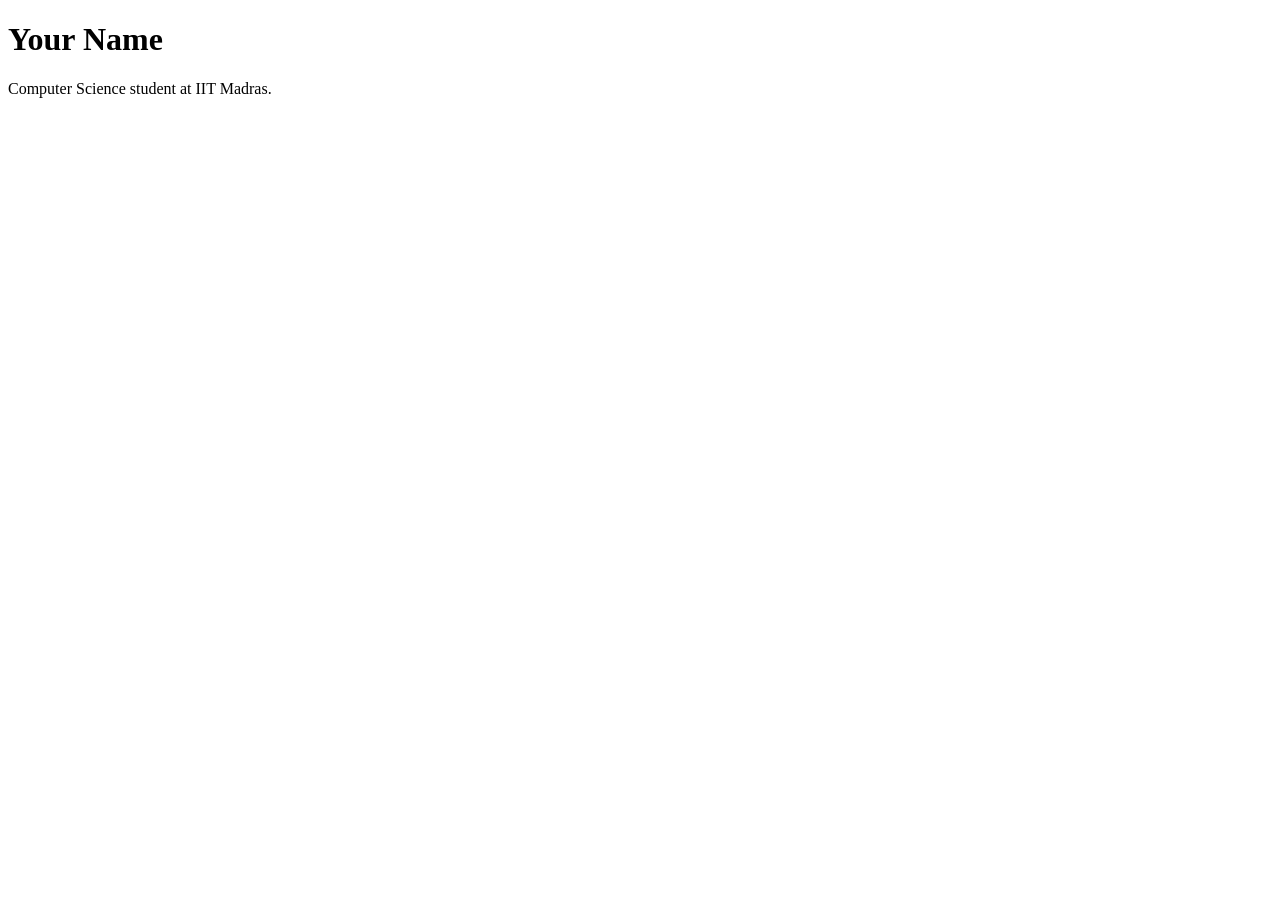
==== index.html @ 67ef8f78 "Initial website" ====
<!DOCTYPE html>
<html lang="en">
<head>
    <meta charset="UTF-8">
    <meta name="viewport" content="width=device-width, initial-scale=1.0">
    <title>Your Name</title>
    <link rel="stylesheet" href="style.css">
</head>

<body>
    <h1>Your Name</h1>
    <p>Computer Science student at IIT Madras.</p>

    <script src="script.js"></script>
</body>
</html>
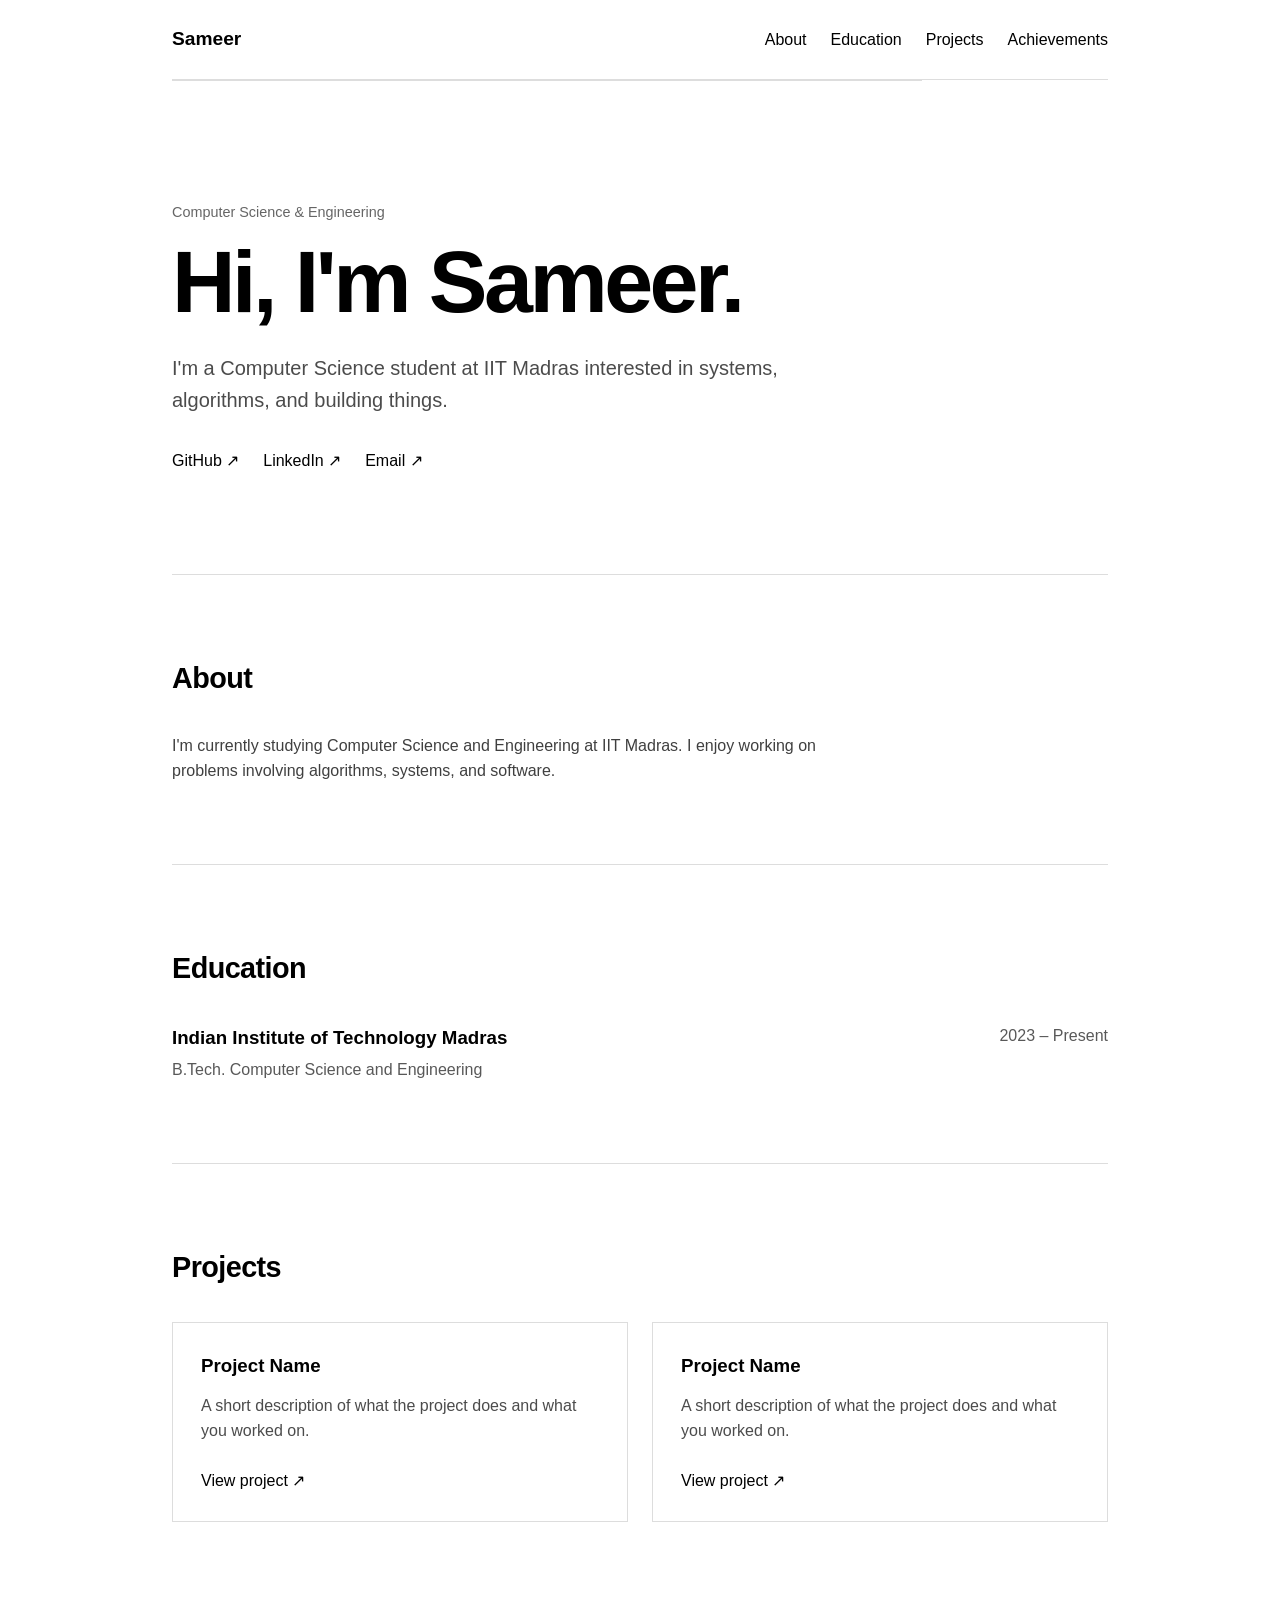
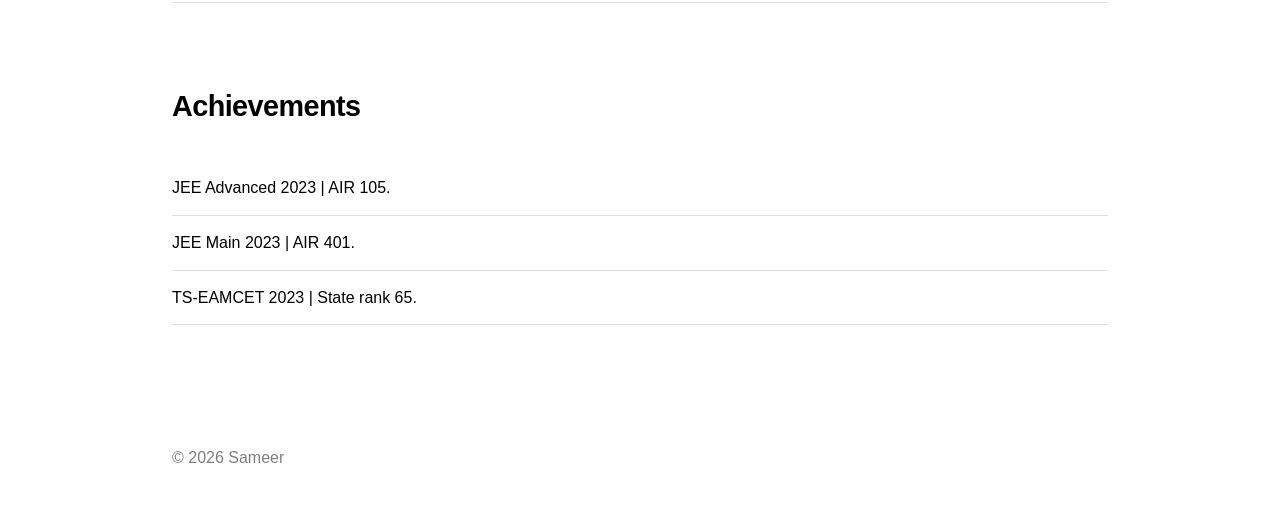
==== commit 38eba48c: "Build initial portfolio" ====
--- a/index.html
+++ b/index.html
@@ -3,14 +3,98 @@
 <head>
     <meta charset="UTF-8">
     <meta name="viewport" content="width=device-width, initial-scale=1.0">
-    <title>Your Name</title>
+    <title>Sameer | Computer Science</title>
     <link rel="stylesheet" href="style.css">
 </head>
 
 <body>
-    <h1>Your Name</h1>
-    <p>Computer Science student at IIT Madras.</p>
+    <header>
+        <nav>
+            <a href="#" class="logo">Sameer</a>
 
-    <script src="script.js"></script>
+            <div class="nav-links">
+                <a href="#about">About</a>
+                <a href="#education">Education</a>
+                <a href="#projects">Projects</a>
+                <a href="#achievements">Achievements</a>
+            </div>
+        </nav>
+    </header>
+
+    <main>
+        <section class="hero">
+            <p class="eyebrow">Computer Science & Engineering</p>
+            <h1>Hi, I'm Sameer.</h1>
+            <p class="intro">
+                I'm a Computer Science student at IIT Madras interested in
+                systems, algorithms, and building things.
+            </p>
+
+            <div class="links">
+                <a href="https://github.com/Akaezist23">GitHub ↗</a>
+                <a href="#">LinkedIn ↗</a>
+                <a href="mailto:your@email.com">Email ↗</a>
+            </div>
+        </section>
+
+        <section id="about">
+            <h2>About</h2>
+            <p>
+                I'm currently studying Computer Science and Engineering at
+                IIT Madras. I enjoy working on problems involving algorithms,
+                systems, and software.
+            </p>
+        </section>
+
+        <section id="education">
+            <h2>Education</h2>
+
+            <div class="item">
+                <div>
+                    <h3>Indian Institute of Technology Madras</h3>
+                    <p>B.Tech. Computer Science and Engineering</p>
+                </div>
+                <span>2023 – Present</span>
+            </div>
+        </section>
+
+        <section id="projects">
+            <h2>Projects</h2>
+
+            <div class="project-grid">
+                <article class="project">
+                    <h3>Project Name</h3>
+                    <p>
+                        A short description of what the project does and
+                        what you worked on.
+                    </p>
+                    <a href="#">View project ↗</a>
+                </article>
+
+                <article class="project">
+                    <h3>Project Name</h3>
+                    <p>
+                        A short description of what the project does and
+                        what you worked on.
+                    </p>
+                    <a href="#">View project ↗</a>
+                </article>
+            </div>
+        </section>
+
+        <section id="achievements">
+            <h2>Achievements</h2>
+
+            <ul class="achievements">
+                <li>JEE Advanced 2023 | AIR 105.</li>
+                <li>JEE Main 2023 | AIR 401.</li>
+                <li>TS-EAMCET 2023 | State rank 65.</li>
+            </ul>
+        </section>
+    </main>
+
+    <footer>
+        <p>© 2026 Sameer</p>
+    </footer>
 </body>
 </html>
--- a/style.css
+++ b/style.css
@@ -0,0 +1,172 @@
+* {
+    box-sizing: border-box;
+    margin: 0;
+    padding: 0;
+}
+
+html {
+    scroll-behavior: smooth;
+}
+
+body {
+    font-family: -apple-system, BlinkMacSystemFont, "Segoe UI", sans-serif;
+    line-height: 1.6;
+    max-width: 1000px;
+    margin: auto;
+    padding: 0 32px;
+}
+
+header {
+    padding: 24px 0;
+    border-bottom: 1px solid #ddd;
+}
+
+nav {
+    display: flex;
+    justify-content: space-between;
+    align-items: center;
+}
+
+.logo {
+    font-size: 1.2rem;
+    font-weight: 700;
+}
+
+a {
+    color: inherit;
+    text-decoration: none;
+}
+
+.nav-links {
+    display: flex;
+    gap: 24px;
+}
+
+.nav-links a:hover,
+.links a:hover,
+.project a:hover {
+    text-decoration: underline;
+}
+
+.hero {
+    padding: 120px 0 100px;
+    max-width: 750px;
+}
+
+.eyebrow {
+    font-size: 0.9rem;
+    margin-bottom: 12px;
+    opacity: 0.6;
+}
+
+h1 {
+    font-size: clamp(3rem, 8vw, 5.5rem);
+    line-height: 1.05;
+    letter-spacing: -0.04em;
+    margin-bottom: 24px;
+}
+
+.intro {
+    font-size: 1.25rem;
+    opacity: 0.7;
+    max-width: 650px;
+}
+
+.links {
+    display: flex;
+    gap: 24px;
+    margin-top: 32px;
+    font-weight: 500;
+}
+
+section {
+    padding: 80px 0;
+    border-top: 1px solid #ddd;
+}
+
+h2 {
+    font-size: 1.8rem;
+    margin-bottom: 32px;
+    letter-spacing: -0.02em;
+}
+
+section > p {
+    max-width: 700px;
+    opacity: 0.75;
+}
+
+.item {
+    display: flex;
+    justify-content: space-between;
+    gap: 32px;
+}
+
+.item h3 {
+    margin-bottom: 4px;
+}
+
+.item p,
+.item span {
+    opacity: 0.65;
+}
+
+.project-grid {
+    display: grid;
+    grid-template-columns: repeat(2, 1fr);
+    gap: 24px;
+}
+
+.project {
+    border: 1px solid #ddd;
+    padding: 28px;
+}
+
+.project h3 {
+    margin-bottom: 12px;
+}
+
+.project p {
+    opacity: 0.7;
+    margin-bottom: 24px;
+}
+
+.project a {
+    font-weight: 500;
+}
+
+.achievements {
+    list-style: none;
+}
+
+.achievements li {
+    padding: 14px 0;
+    border-bottom: 1px solid #ddd;
+}
+
+footer {
+    padding: 40px 0;
+    opacity: 0.5;
+}
+
+@media (max-width: 650px) {
+    body {
+        padding: 0 20px;
+    }
+
+    .nav-links {
+        display: none;
+    }
+
+    .hero {
+        padding: 80px 0;
+    }
+
+    .project-grid {
+        grid-template-columns: 1fr;
+    }
+
+    .item {
+        flex-direction: column;
+        gap: 8px;
+    }
+}
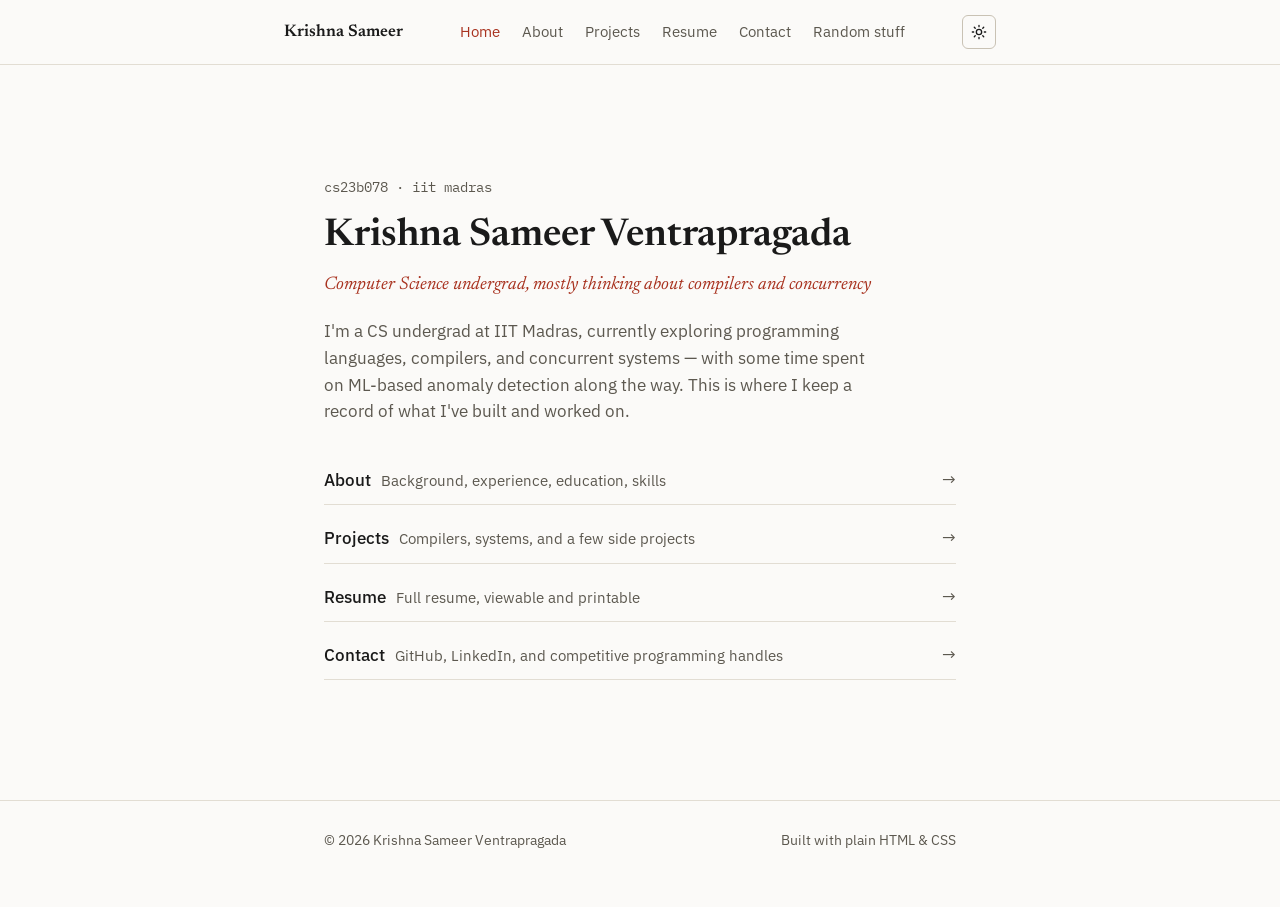
==== commit f5805133: "Add random stuff and Mandarin quiz" ====
--- a/index.html
+++ b/index.html
@@ -1,100 +1,84 @@
 <!DOCTYPE html>
 <html lang="en">
 <head>
-    <meta charset="UTF-8">
-    <meta name="viewport" content="width=device-width, initial-scale=1.0">
-    <title>Sameer | Computer Science</title>
-    <link rel="stylesheet" href="style.css">
+<meta charset="UTF-8">
+<meta name="viewport" content="width=device-width, initial-scale=1.0">
+<title>Krishna Sameer Ventrapragada</title>
+<meta name="description" content="Krishna Sameer Ventrapragada — CS undergrad at IIT Madras. Compilers, concurrency, and programming languages.">
+<script>
+  (function () {
+    try {
+      var t = localStorage.getItem("theme");
+      if (t) document.documentElement.setAttribute("data-theme", t);
+    } catch (e) {}
+  })();
+</script>
+<link rel="stylesheet" href="styles.css">
 </head>
+<body>
 
-<body>
-    <header>
-        <nav>
-            <a href="#" class="logo">Sameer</a>
+<nav class="topnav">
+  <div class="wrap">
+    <a href="index.html" class="brand">Krishna Sameer</a>
+    <ul class="navlinks">
+      <li><a href="index.html">Home</a></li>
+      <li><a href="about.html">About</a></li>
+      <li><a href="projects.html">Projects</a></li>
+      <li><a href="resume.html">Resume</a></li>
+      <li><a href="contact.html">Contact</a></li>
+      <li><a href="random/">Random stuff</a></li>
+    </ul>
+    <div class="nav-right">
+      <button id="theme-toggle" aria-label="Toggle dark mode">
+        <svg class="icon-sun" viewBox="0 0 24 24" fill="none" stroke="currentColor" stroke-width="2" stroke-linecap="round"><circle cx="12" cy="12" r="4"/><path d="M12 2v2M12 20v2M4.93 4.93l1.41 1.41M17.66 17.66l1.41 1.41M2 12h2M20 12h2M4.93 19.07l1.41-1.41M17.66 6.34l1.41-1.41"/></svg>
+        <svg class="icon-moon" viewBox="0 0 24 24" fill="none" stroke="currentColor" stroke-width="2" stroke-linecap="round" stroke-linejoin="round"><path d="M21 12.79A9 9 0 1 1 11.21 3 7 7 0 0 0 21 12.79z"/></svg>
+      </button>
+    </div>
+  </div>
+</nav>
 
-            <div class="nav-links">
-                <a href="#about">About</a>
-                <a href="#education">Education</a>
-                <a href="#projects">Projects</a>
-                <a href="#achievements">Achievements</a>
-            </div>
-        </nav>
-    </header>
+<main>
+  <div class="wrap">
+    <section class="hero">
+      <div class="kicker">cs23b078 · iit madras</div>
+      <h1>Krishna Sameer Ventrapragada</h1>
+      <p class="role">Computer Science undergrad, mostly thinking about compilers and concurrency</p>
+      <p class="lede">
+        I'm a CS undergrad at IIT Madras, currently exploring programming languages,
+        compilers, and concurrent systems — with some time spent on ML-based anomaly
+        detection along the way. This is where I keep a record of what I've built and
+        worked on.
+      </p>
 
-    <main>
-        <section class="hero">
-            <p class="eyebrow">Computer Science & Engineering</p>
-            <h1>Hi, I'm Sameer.</h1>
-            <p class="intro">
-                I'm a Computer Science student at IIT Madras interested in
-                systems, algorithms, and building things.
-            </p>
+      <div class="quicklinks">
+        <a href="about.html">
+          <span class="qtitle">About</span>
+          <span class="qdesc">Background, experience, education, skills</span>
+        </a>
+        <a href="projects.html">
+          <span class="qtitle">Projects</span>
+          <span class="qdesc">Compilers, systems, and a few side projects</span>
+        </a>
+        <a href="resume.html">
+          <span class="qtitle">Resume</span>
+          <span class="qdesc">Full resume, viewable and printable</span>
+        </a>
+        <a href="contact.html">
+          <span class="qtitle">Contact</span>
+          <span class="qdesc">GitHub, LinkedIn, and competitive programming handles</span>
+        </a>
+      </div>
+    </section>
+  </div>
+</main>
 
-            <div class="links">
-                <a href="https://github.com/Akaezist23">GitHub ↗</a>
-                <a href="#">LinkedIn ↗</a>
-                <a href="mailto:your@email.com">Email ↗</a>
-            </div>
-        </section>
+<footer>
+  <div class="wrap">
+    <span>© 2026 Krishna Sameer Ventrapragada</span>
+    <span>Built with plain HTML &amp; CSS</span>
+  </div>
+</footer>
 
-        <section id="about">
-            <h2>About</h2>
-            <p>
-                I'm currently studying Computer Science and Engineering at
-                IIT Madras. I enjoy working on problems involving algorithms,
-                systems, and software.
-            </p>
-        </section>
-
-        <section id="education">
-            <h2>Education</h2>
-
-            <div class="item">
-                <div>
-                    <h3>Indian Institute of Technology Madras</h3>
-                    <p>B.Tech. Computer Science and Engineering</p>
-                </div>
-                <span>2023 – Present</span>
-            </div>
-        </section>
-
-        <section id="projects">
-            <h2>Projects</h2>
-
-            <div class="project-grid">
-                <article class="project">
-                    <h3>Project Name</h3>
-                    <p>
-                        A short description of what the project does and
-                        what you worked on.
-                    </p>
-                    <a href="#">View project ↗</a>
-                </article>
-
-                <article class="project">
-                    <h3>Project Name</h3>
-                    <p>
-                        A short description of what the project does and
-                        what you worked on.
-                    </p>
-                    <a href="#">View project ↗</a>
-                </article>
-            </div>
-        </section>
-
-        <section id="achievements">
-            <h2>Achievements</h2>
-
-            <ul class="achievements">
-                <li>JEE Advanced 2023 | AIR 105.</li>
-                <li>JEE Main 2023 | AIR 401.</li>
-                <li>TS-EAMCET 2023 | State rank 65.</li>
-            </ul>
-        </section>
-    </main>
-
-    <footer>
-        <p>© 2026 Sameer</p>
-    </footer>
+<script src="scripts.js"></script>
 </body>
-</html>+</html>
--- a/styles.css
+++ b/styles.css
@@ -0,0 +1,397 @@
+@import url('https://fonts.googleapis.com/css2?family=Newsreader:ital,opsz,wght@0,6..72,400;0,6..72,500;0,6..72,600;1,6..72,400;1,6..72,500&family=IBM+Plex+Sans:wght@400;500;600&family=IBM+Plex+Mono:wght@400;500&display=swap');
+
+/* ---------- Theme tokens ---------- */
+:root {
+  --bg: #fbfaf8;
+  --bg-raised: #f3f0ea;
+  --text: #1a1a1a;
+  --text-secondary: #5c584f;
+  --accent: #a8321f;
+  --accent-text: #ffffff;
+  --border: #e2ddd3;
+  --border-strong: #c9c2b4;
+
+  --font-serif: 'Newsreader', 'Iowan Old Style', Georgia, serif;
+  --font-sans: 'IBM Plex Sans', -apple-system, BlinkMacSystemFont, sans-serif;
+  --font-mono: 'IBM Plex Mono', 'SFMono-Regular', Menlo, monospace;
+
+  --content-width: 680px;
+  --nav-height: 64px;
+}
+
+:root[data-theme="dark"] {
+  --bg: #14110f;
+  --bg-raised: #1d1916;
+  --text: #f2ece4;
+  --text-secondary: #b6ada0;
+  --accent: #c0392b;
+  --accent-text: #14110f;
+  --border: #322c26;
+  --border-strong: #4a4137;
+}
+
+@media (prefers-color-scheme: dark) {
+  :root:not([data-theme="light"]) {
+    --bg: #14110f;
+    --bg-raised: #1d1916;
+    --text: #f2ece4;
+    --text-secondary: #b6ada0;
+    --accent: #c0392b;
+    --accent-text: #14110f;
+    --border: #322c26;
+    --border-strong: #4a4137;
+  }
+}
+
+/* Links need a brighter accent on dark backgrounds for contrast */
+:root[data-theme="dark"] a,
+:root[data-theme="dark"] .accent-text {
+  --link-color: #e2694c;
+}
+:root:not([data-theme="light"]) {
+  --link-color: #a8321f;
+}
+@media (prefers-color-scheme: dark) {
+  :root:not([data-theme="light"]) a,
+  :root:not([data-theme="light"]) .accent-text {
+    --link-color: #e2694c;
+  }
+}
+:root[data-theme="light"] {
+  --link-color: #a8321f;
+}
+
+/* ---------- Reset ---------- */
+* { box-sizing: border-box; }
+html { -webkit-text-size-adjust: 100%; }
+body {
+  margin: 0;
+  background: var(--bg);
+  color: var(--text);
+  font-family: var(--font-sans);
+  font-size: 17px;
+  line-height: 1.6;
+  transition: background 0.2s ease, color 0.2s ease;
+}
+img { max-width: 100%; display: block; }
+a { color: var(--link-color, var(--accent)); text-decoration: none; }
+a:hover { text-decoration: underline; }
+a:focus-visible,
+button:focus-visible {
+  outline: 2px solid var(--accent);
+  outline-offset: 2px;
+}
+
+h1, h2, h3 {
+  font-family: var(--font-serif);
+  font-weight: 500;
+  line-height: 1.2;
+  margin: 0 0 0.5em;
+  color: var(--text);
+}
+h1 { font-size: 2.4rem; font-weight: 600; }
+h2 { font-size: 1.5rem; margin-top: 2.4em; }
+h3 { font-size: 1.15rem; margin-bottom: 0.3em; }
+p { margin: 0 0 1em; color: var(--text); }
+.lede { color: var(--text-secondary); font-size: 1.05rem; }
+
+/* ---------- Layout ---------- */
+.wrap {
+  max-width: var(--content-width);
+  margin: 0 auto;
+  padding: 0 24px;
+}
+
+/* ---------- Top nav ---------- */
+.topnav {
+  position: sticky;
+  top: 0;
+  z-index: 10;
+  background: var(--bg);
+  border-bottom: 1px solid var(--border);
+  backdrop-filter: blur(6px);
+}
+.topnav .wrap {
+  max-width: 760px;
+  height: var(--nav-height);
+  display: flex;
+  align-items: center;
+  justify-content: space-between;
+  gap: 16px;
+}
+.brand {
+  font-family: var(--font-serif);
+  font-weight: 600;
+  font-size: 1.05rem;
+  color: var(--text);
+  white-space: nowrap;
+}
+.brand:hover { text-decoration: none; }
+.navlinks {
+  display: flex;
+  align-items: center;
+  gap: 22px;
+  list-style: none;
+  margin: 0;
+  padding: 0;
+}
+.navlinks a {
+  color: var(--text-secondary);
+  font-size: 0.94rem;
+}
+.navlinks a:hover { color: var(--text); text-decoration: none; }
+.navlinks a[aria-current="page"] {
+  color: var(--accent);
+}
+.nav-right {
+  display: flex;
+  align-items: center;
+  gap: 18px;
+}
+
+/* Theme toggle button */
+#theme-toggle {
+  background: none;
+  border: 1px solid var(--border-strong);
+  border-radius: 6px;
+  width: 34px;
+  height: 34px;
+  display: flex;
+  align-items: center;
+  justify-content: center;
+  cursor: pointer;
+  color: var(--text);
+}
+#theme-toggle:hover { border-color: var(--accent); }
+#theme-toggle svg { width: 16px; height: 16px; }
+#theme-toggle .icon-moon { display: none; }
+:root[data-theme="dark"] #theme-toggle .icon-sun { display: none; }
+:root[data-theme="dark"] #theme-toggle .icon-moon { display: block; }
+
+/* Mobile nav toggle (hidden checkbox pattern, no extra JS needed) */
+.nav-burger { display: none; }
+
+/* ---------- Hero (home) ---------- */
+.hero {
+  padding: 64px 0 40px;
+}
+.hero .kicker {
+  color: var(--text-secondary);
+  font-family: var(--font-mono);
+  font-size: 0.85rem;
+  margin-bottom: 14px;
+}
+.hero h1 { margin-bottom: 0.3em; }
+.hero .role {
+  font-size: 1.15rem;
+  color: var(--accent);
+  font-family: var(--font-serif);
+  font-style: italic;
+  margin-bottom: 18px;
+}
+.hero p.lede { max-width: 56ch; }
+
+.quicklinks {
+  margin-top: 32px;
+  display: flex;
+  flex-direction: column;
+  gap: 10px;
+}
+.quicklinks a {
+  display: flex;
+  align-items: baseline;
+  gap: 10px;
+  padding: 10px 0;
+  border-bottom: 1px solid var(--border);
+  color: var(--text);
+}
+.quicklinks a:hover { text-decoration: none; }
+.quicklinks a:hover .qtitle { color: var(--accent); }
+.quicklinks .qtitle { font-weight: 500; }
+.quicklinks .qdesc { color: var(--text-secondary); font-size: 0.92rem; }
+.quicklinks a::after {
+  content: "→";
+  margin-left: auto;
+  color: var(--text-secondary);
+}
+.quicklinks a:hover::after { color: var(--accent); }
+
+/* ---------- Section / page body ---------- */
+main { padding: 48px 0 80px; }
+.page-title {
+  padding: 56px 0 8px;
+}
+.page-title .kicker {
+  font-family: var(--font-mono);
+  font-size: 0.85rem;
+  color: var(--text-secondary);
+  margin-bottom: 10px;
+}
+
+/* ---------- Lists / entries (experience, education, POR) ---------- */
+.entry {
+  padding: 20px 0;
+  border-top: 1px solid var(--border);
+}
+.entry:first-of-type { border-top: none; }
+.entry-head {
+  display: flex;
+  justify-content: space-between;
+  align-items: baseline;
+  gap: 16px;
+  flex-wrap: wrap;
+}
+.entry-title { font-weight: 600; font-size: 1rem; }
+.entry-org { color: var(--text-secondary); }
+.entry-date {
+  font-family: var(--font-mono);
+  font-size: 0.82rem;
+  color: var(--text-secondary);
+  white-space: nowrap;
+}
+.entry ul {
+  margin: 10px 0 0;
+  padding-left: 20px;
+}
+.entry li { margin-bottom: 4px; color: var(--text); }
+
+/* ---------- Skills / tags ---------- */
+.tag-row {
+  display: flex;
+  flex-wrap: wrap;
+  gap: 8px;
+  margin-top: 10px;
+}
+.tag {
+  font-family: var(--font-mono);
+  font-size: 0.78rem;
+  padding: 3px 9px;
+  border: 1px solid var(--border-strong);
+  border-radius: 4px;
+  color: var(--text-secondary);
+}
+
+/* ---------- Projects ---------- */
+.project {
+  border: 1px solid var(--border);
+  padding: 22px 24px;
+  margin-bottom: 16px;
+}
+.project-head {
+  display: flex;
+  justify-content: space-between;
+  align-items: flex-start;
+  gap: 12px;
+}
+.project h3 { margin-bottom: 8px; }
+.project-link {
+  display: inline-flex;
+  align-items: center;
+  gap: 6px;
+  font-family: var(--font-mono);
+  font-size: 0.82rem;
+  color: var(--text-secondary);
+  border: 1px solid var(--border-strong);
+  border-radius: 4px;
+  padding: 4px 9px;
+  white-space: nowrap;
+}
+.project-link:hover { color: var(--accent); border-color: var(--accent); text-decoration: none; }
+.project p { color: var(--text-secondary); margin-bottom: 10px; }
+
+/* ---------- Resume page ---------- */
+.resume-actions {
+  display: flex;
+  gap: 12px;
+  margin: 20px 0 8px;
+}
+.btn {
+  display: inline-flex;
+  align-items: center;
+  gap: 8px;
+  font-family: var(--font-sans);
+  font-size: 0.92rem;
+  font-weight: 500;
+  padding: 9px 16px;
+  border: 1px solid var(--border-strong);
+  border-radius: 6px;
+  background: transparent;
+  color: var(--text);
+  cursor: pointer;
+}
+.btn:hover { border-color: var(--accent); color: var(--accent); text-decoration: none; }
+.btn-primary {
+  background: var(--accent);
+  border-color: var(--accent);
+  color: var(--accent-text);
+}
+.btn-primary:hover { color: var(--accent-text); opacity: 0.9; }
+
+.divider {
+  border: none;
+  border-top: 1px solid var(--border);
+  margin: 2.2em 0;
+}
+
+/* ---------- Contact ---------- */
+.contact-list {
+  list-style: none;
+  padding: 0;
+  margin: 24px 0 0;
+}
+.contact-list li {
+  border-top: 1px solid var(--border);
+}
+.contact-list li:last-child { border-bottom: 1px solid var(--border); }
+.contact-list a {
+  display: flex;
+  align-items: center;
+  justify-content: space-between;
+  padding: 16px 0;
+  color: var(--text);
+  font-weight: 500;
+}
+.contact-list a:hover { text-decoration: none; color: var(--accent); }
+.contact-list .handle {
+  color: var(--text-secondary);
+  font-family: var(--font-mono);
+  font-size: 0.88rem;
+  font-weight: 400;
+}
+
+/* ---------- Footer ---------- */
+footer {
+  border-top: 1px solid var(--border);
+  padding: 28px 0 56px;
+  color: var(--text-secondary);
+  font-size: 0.86rem;
+}
+footer .wrap {
+  display: flex;
+  justify-content: space-between;
+  flex-wrap: wrap;
+  gap: 10px;
+}
+
+/* ---------- Responsive ---------- */
+@media (max-width: 640px) {
+  h1 { font-size: 1.9rem; }
+  .hero { padding: 40px 0 24px; }
+  .topnav .wrap { flex-wrap: wrap; height: auto; padding: 14px 20px; }
+  .navlinks { gap: 14px; flex-wrap: wrap; }
+  .entry-head { flex-direction: column; gap: 4px; }
+  .project-head { flex-direction: column; }
+}
+
+/* ---------- Print (Resume page) ---------- */
+@media print {
+  .topnav, footer, .resume-actions, #theme-toggle { display: none !important; }
+  body { background: #fff; color: #000; font-size: 12pt; }
+  a { color: #000; text-decoration: none; }
+  .entry, .project { break-inside: avoid; }
+}
+
+/* ---------- Reduced motion ---------- */
+@media (prefers-reduced-motion: reduce) {
+  * { transition: none !important; }
+}
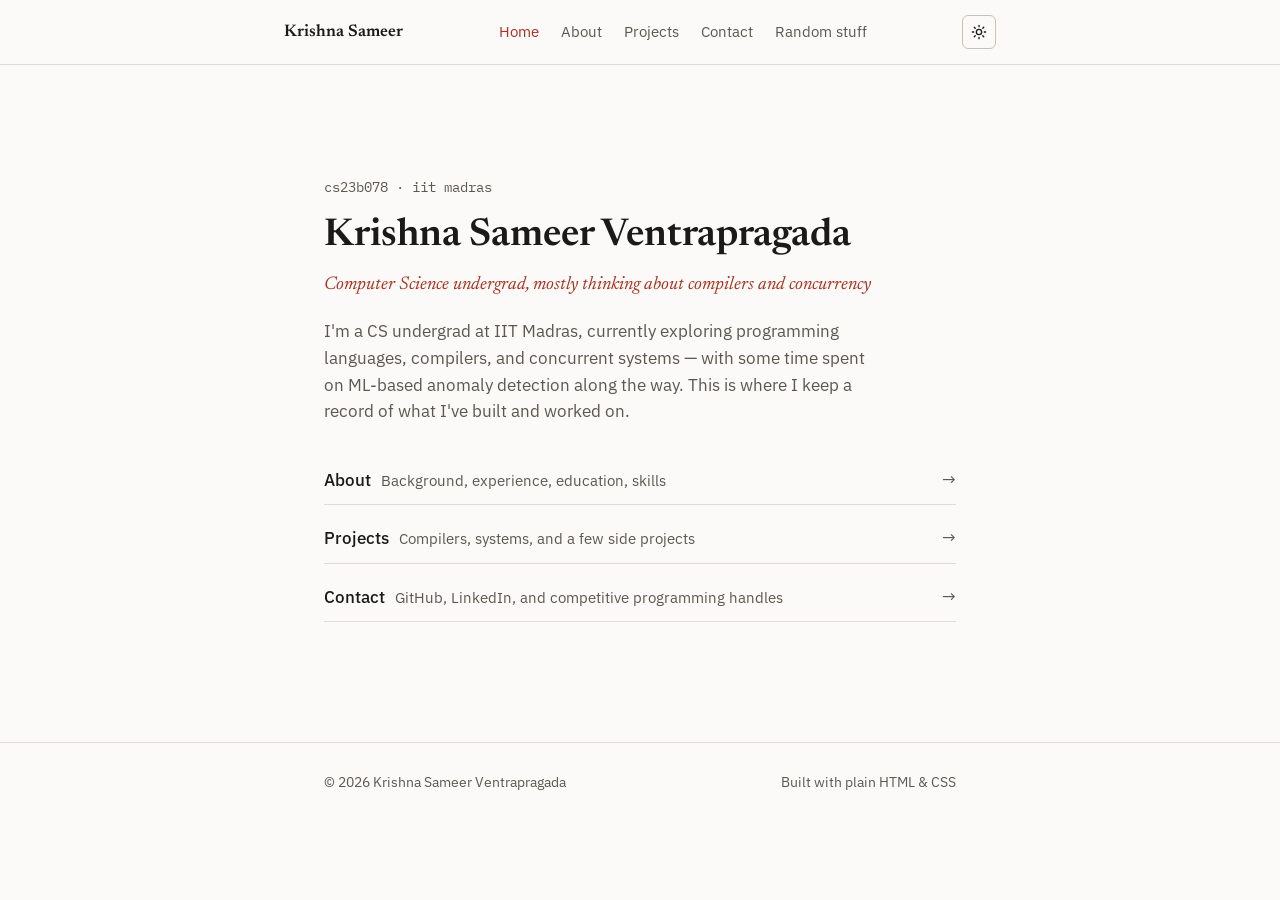
==== commit 99811ae8: "Nothing much" ====
--- a/index.html
+++ b/index.html
@@ -24,7 +24,7 @@
       <li><a href="index.html">Home</a></li>
       <li><a href="about.html">About</a></li>
       <li><a href="projects.html">Projects</a></li>
-      <li><a href="resume.html">Resume</a></li>
+      <!-- <li><a href="resume.html">Resume</a></li> -->
       <li><a href="contact.html">Contact</a></li>
       <li><a href="random/">Random stuff</a></li>
     </ul>
@@ -59,10 +59,10 @@
           <span class="qtitle">Projects</span>
           <span class="qdesc">Compilers, systems, and a few side projects</span>
         </a>
-        <a href="resume.html">
+        <!-- <a href="resume.html">
           <span class="qtitle">Resume</span>
           <span class="qdesc">Full resume, viewable and printable</span>
-        </a>
+        </a> -->
         <a href="contact.html">
           <span class="qtitle">Contact</span>
           <span class="qdesc">GitHub, LinkedIn, and competitive programming handles</span>
--- a/styles.css
+++ b/styles.css
@@ -391,6 +391,13 @@
   .entry, .project { break-inside: avoid; }
 }
 
+/* Shown only in the printed / saved-PDF resume */
+.print-only { display: none; }
+@media print {
+  .print-only { display: block; }
+  span.print-only { display: inline; }
+}
+
 /* ---------- Reduced motion ---------- */
 @media (prefers-reduced-motion: reduce) {
   * { transition: none !important; }
